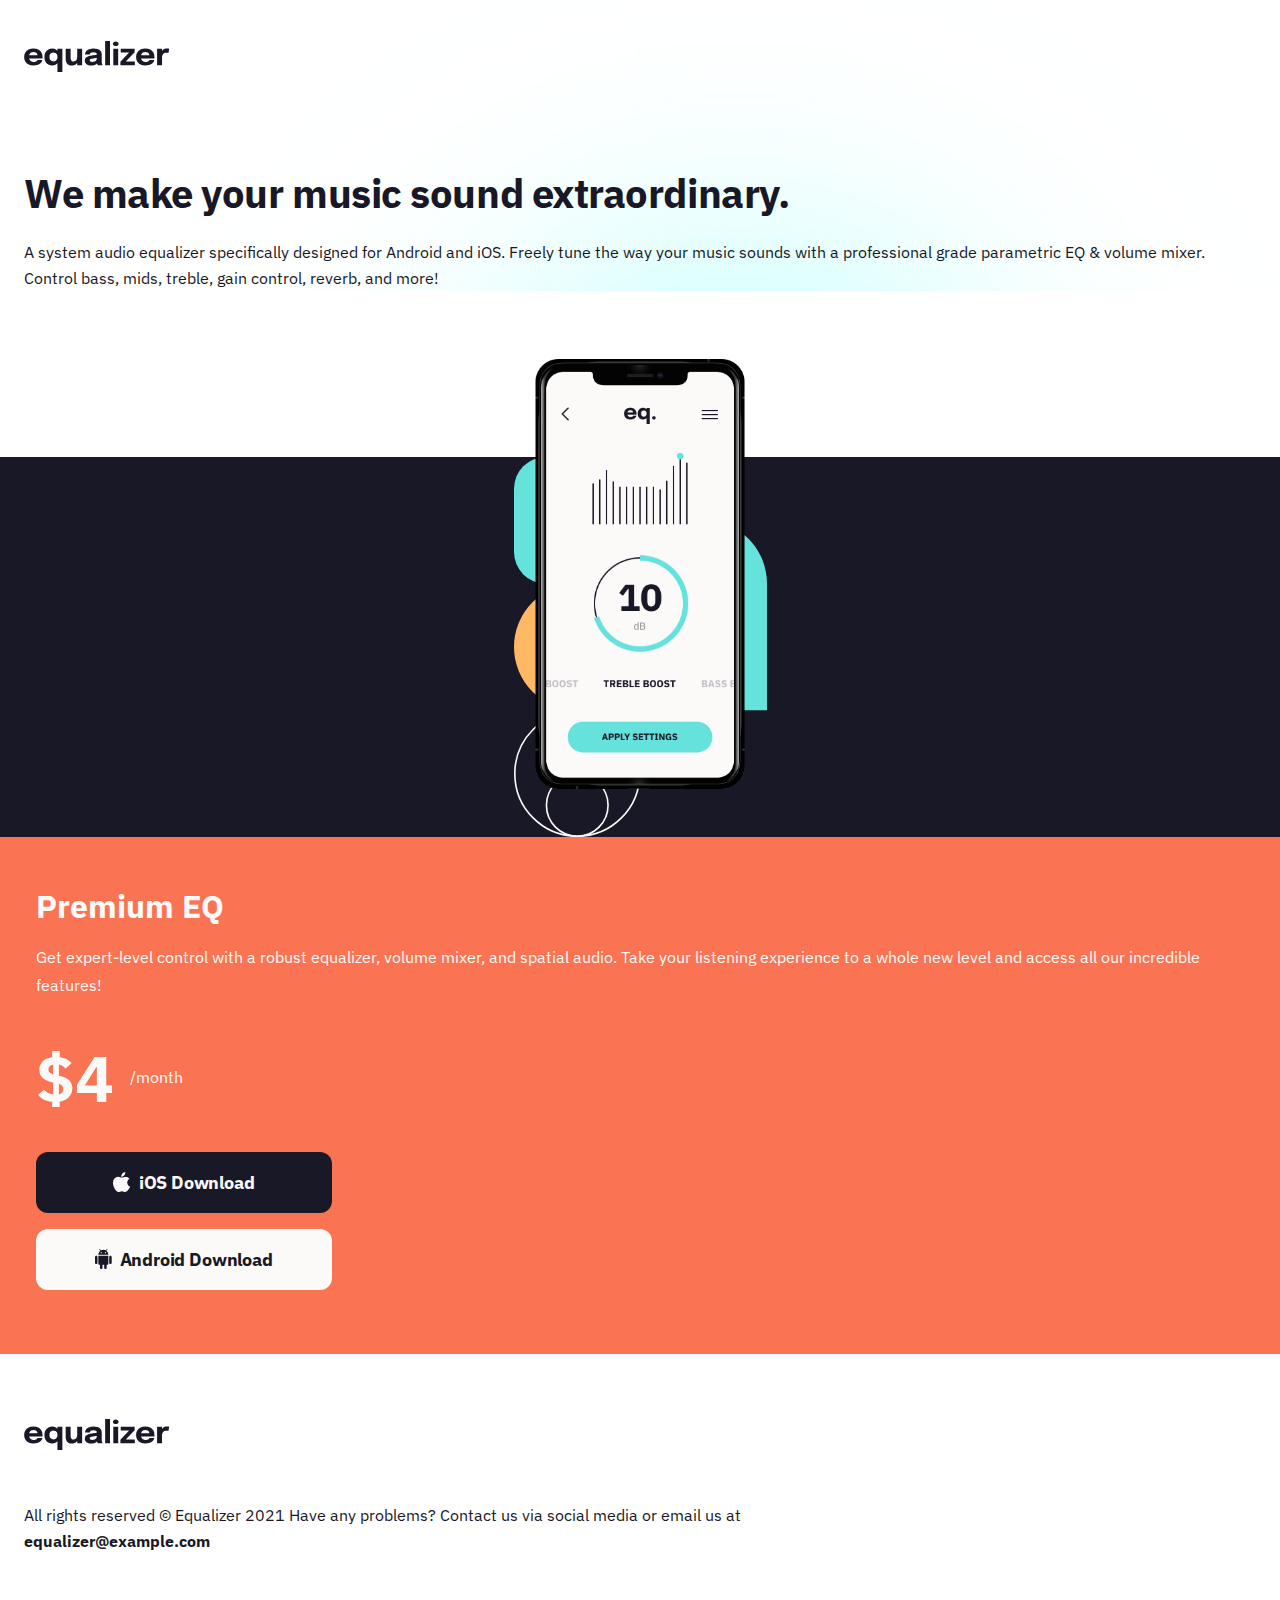
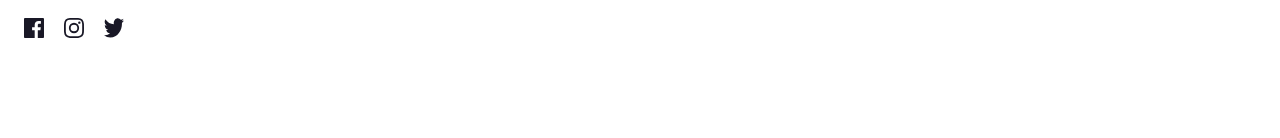
==== index.html @ f411705b "folder structure changed" ====
<!DOCTYPE html>
<html lang="en">

<head>
  <meta charset="UTF-8">
  <meta name="viewport" content="width=device-width, initial-scale=1.0">

  <link rel="icon" type="image/png" sizes="32x32" href="./assets/favicon-32x32.png">

  <title>Frontend Mentor | Equalizer landing page</title>
  <link rel="preconnect" href="https://fonts.googleapis.com">
  <link rel="preconnect" href="https://fonts.gstatic.com" crossorigin>
  <link href="https://fonts.googleapis.com/css2?family=IBM+Plex+Sans:wght@400;700&display=swap" rel="stylesheet">
  <link rel="stylesheet" href="css/style.css">
</head>

<body class="body">
  <header class="header">
    <img src="assets/logo.svg" alt="" class="logo header__logo">
    <div class="hero">
      <h1 class="hero__title">We make your music sound extraordinary.</h1>
      <p class="hero__text">A system audio equalizer specifically designed for Android and iOS. Freely tune the
        way your music sounds with a professional grade parametric EQ & volume mixer. Control
        bass, mids, treble, gain control, reverb, and more!</p>
    </div>
  </header>
  <main class="main">
    <img src="assets/illustration-app.png" alt="mobile phone" class="main__img">
    <div class="main__background-image"></div>
    <div class="main__text-content">
      <h2 class="main__title">Premium EQ</h2>
      <p class="main__text">Get expert-level control with a robust equalizer, volume mixer, and spatial audio. Take
        your listening experience to a whole new level and access all our incredible features!</p>
      <div class="main__price"><span class="big">$4</span> /month</div>
      <a href="#" class="btn btn--black"><img class="btn__icon" src="assets/icon-apple.svg" alt=""> iOS Download</a>
      <a href="#" class="btn btn--white"><img class="btn__icon" src="assets/icon-android.svg"> Android Download</a>
    </div>
    <footer class="footer">
      <img src="assets/logo.svg" alt="" class="logo footer__logo">
      <p class="footer__text">All rights reserved © Equalizer 2021
        Have any problems? Contact us via social media or email us at <br> <a class="footer__link"
          href="mailto:equalizer@example.com">equalizer@example.com</a> </p>
      <ul class="socials">
        <li><a class="footer__social-link" href="#"><img class="footer__social-link-icon" src="assets/icon-facebook.svg"
              alt=""></a></li>
        <li><a class="footer__social-link" href="#"><img class="footer__social-link-icon"
              src="assets/icon-instagram.svg" alt=""></a></li>
        <li><a class="footer__social-link" href="#"><img class="footer__social-link-icon" src="assets/icon-twitter.svg"
              alt=""></a></li>
      </ul>
    </footer>
  </main>















</body>

</html>
---- css/style.css ----
.body {
  margin: 0;
  padding: 0;
  -webkit-box-sizing: border-box;
          box-sizing: border-box;
  font-family: "IBM Plex Sans", sans-serif;
  font-weight: 400;
  font-size: 16px;
  color: #191826;
}

.header {
  background-image: url("../assets/bg-main-mobile.png");
  background-size: cover;
  background-repeat: no-repeat;
  background-position: top -100px right -100px;
}

.logo {
  width: 9.130625rem;
  height: 2rem;
}

.header__logo {
  padding: 2.5rem 1.509377rem 4rem;
}

.hero__title {
  font-weight: bold;
  font-size: 2.5rem;
  letter-spacing: -0.4545px;
  padding: 0 1.5rem;
  margin-bottom: 1.25rem;
}

.hero__text {
  padding: 0 1.5rem;
  line-height: 1.625rem;
  margin-bottom: 166px;
}

.main {
  position: relative;
}

.main__img {
  position: absolute;
  top: -98px;
  width: 208.97px;
  height: 430px;
  left: 50%;
  -webkit-transform: translateX(-50%);
          transform: translateX(-50%);
}

.main__background-image {
  margin-top: 98px;
  width: 100%;
  height: 380px;
  background-color: #191826;
  background-image: url("../assets/bg-pattern-2.svg");
  background-repeat: no-repeat;
  background-size: contain;
  background-position: center;
}

.main__text-content {
  background-color: #fa7453;
  padding: 3rem 2.25rem;
  color: #fcfaf9;
}

.main__title {
  margin: 0;
  font-size: 2rem;
}

.main__text {
  line-height: 1.75rem;
  margin-bottom: 2.25rem;
}

.main__price {
  display: -webkit-box;
  display: -ms-flexbox;
  display: flex;
  -webkit-box-align: center;
      -ms-flex-align: center;
          align-items: center;
  margin-bottom: 2rem;
}

.big {
  font-size: 4.0625rem;
  font-weight: 700;
  margin-right: 1rem;
}

.btn {
  display: block;
  font-weight: 700;
  text-decoration: none;
  width: 296px;
  height: 61px;
  letter-spacing: -0.18px;
  border-radius: 12px;
  display: -webkit-box;
  display: -ms-flexbox;
  display: flex;
  -webkit-box-align: center;
      -ms-flex-align: center;
          align-items: center;
  -webkit-box-pack: center;
      -ms-flex-pack: center;
          justify-content: center;
  margin-bottom: 1rem;
  text-align: center;
  font-size: 18px;
}

.btn__icon {
  margin-right: 0.455625rem;
}

.btn--black {
  background-color: #191826;
  color: #fcfaf9;
}

.btn--white {
  background-color: #fcfaf9;
  color: #191826;
}

.footer {
  padding: 4rem 1.5rem 5rem;
}

.footer__logo {
  margin-bottom: 2rem;
}

.footer__text {
  line-height: 1.625rem;
  margin-bottom: 4rem;
}

.footer__link {
  text-decoration: none;
  color: #191826;
  font-weight: 700;
}

.socials {
  display: -webkit-box;
  display: -ms-flexbox;
  display: flex;
  list-style: none;
  padding-left: 0;
}

.footer__social-link {
  margin-right: 20px;
}

.footer__social-link-icon {
  height: 20px;
  width: 20px;
}
/*# sourceMappingURL=style.css.map */
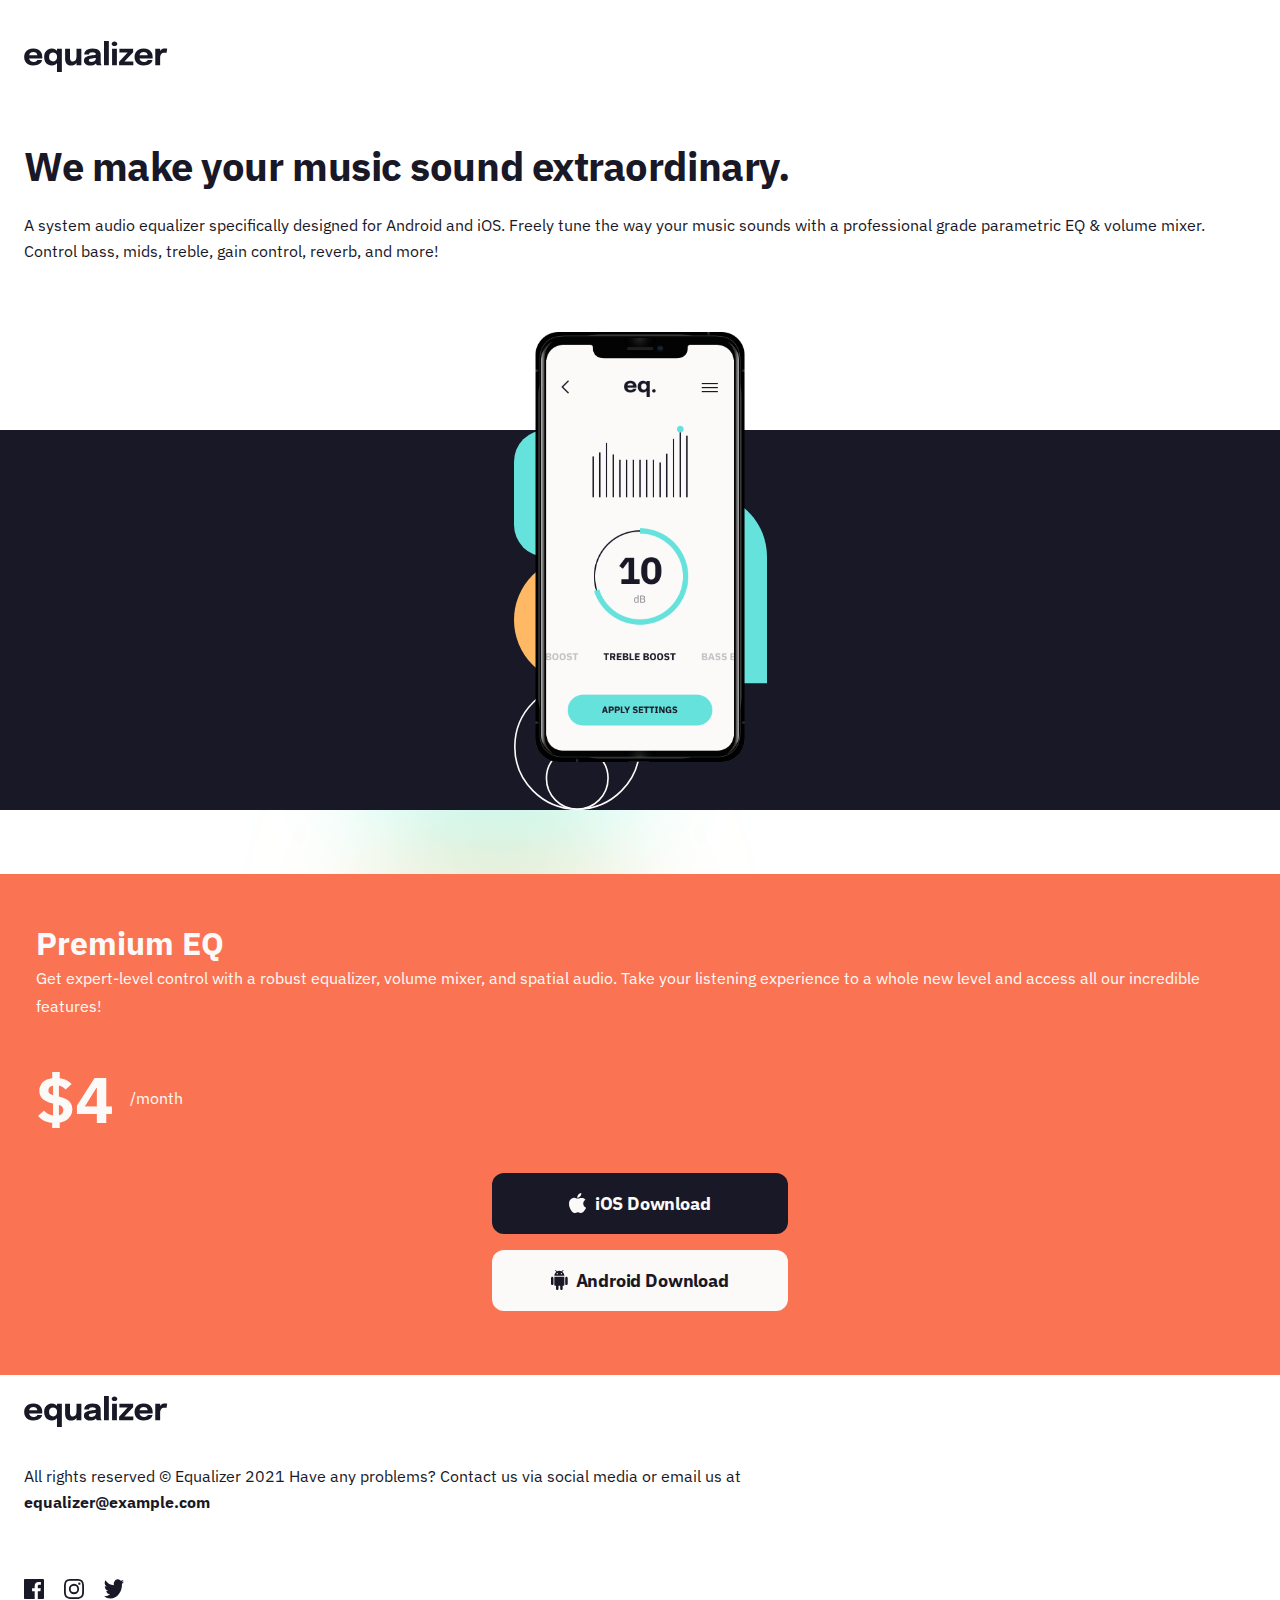
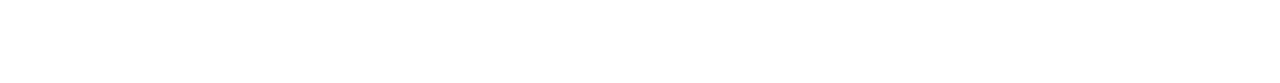
==== commit 267dde40: "main section with absolute positioning" ====
--- a/index.html
+++ b/index.html
@@ -15,7 +15,7 @@
 </head>
 
 <body class="body">
-  <header class="header">
+  <header class="header container">
     <img src="assets/logo.svg" alt="" class="logo header__logo">
     <div class="hero">
       <h1 class="hero__title">We make your music sound extraordinary.</h1>
@@ -25,18 +25,22 @@
     </div>
   </header>
   <main class="main">
-    <img src="assets/illustration-app.png" alt="mobile phone" class="main__img">
-    <div class="main__background-image"></div>
-    <div class="main__text-content">
-      <h2 class="main__title">Premium EQ</h2>
-      <p class="main__text">Get expert-level control with a robust equalizer, volume mixer, and spatial audio. Take
-        your listening experience to a whole new level and access all our incredible features!</p>
-      <div class="main__price"><span class="big">$4</span> /month</div>
-      <a href="#" class="btn btn--black"><img class="btn__icon" src="assets/icon-apple.svg" alt=""> iOS Download</a>
-      <a href="#" class="btn btn--white"><img class="btn__icon" src="assets/icon-android.svg"> Android Download</a>
+    <div class="main__background-image">
+      <img src="assets/illustration-app.png" alt="mobile phone" class="main__img">
+
+      <div class="main__text-content">
+        <h2 class="main__title">Premium EQ</h2>
+        <p class="main__text">Get expert-level control with a robust equalizer, volume mixer, and spatial audio. Take
+          your listening experience to a whole new level and access all our incredible features!</p>
+        <div class="main__price"><span class="big">$4</span> /month</div>
+        <a href="#" class="btn btn--black"><img class="btn__icon" src="assets/icon-apple.svg" alt=""> iOS Download</a>
+        <a href="#" class="btn btn--white"><img class="btn__icon" src="assets/icon-android.svg"> Android Download</a>
+      </div>
     </div>
-    <footer class="footer">
-      <img src="assets/logo.svg" alt="" class="logo footer__logo">
+  </main>
+  <footer class="footer container">
+    <img src="assets/logo.svg" alt="" class="logo footer__logo">
+    <div class="footer__wrapper">
       <p class="footer__text">All rights reserved © Equalizer 2021
         Have any problems? Contact us via social media or email us at <br> <a class="footer__link"
           href="mailto:equalizer@example.com">equalizer@example.com</a> </p>
@@ -48,8 +52,9 @@
         <li><a class="footer__social-link" href="#"><img class="footer__social-link-icon" src="assets/icon-twitter.svg"
               alt=""></a></li>
       </ul>
-    </footer>
-  </main>
+    </div>
+  </footer>
+
 
 
 
--- a/css/style.css
+++ b/css/style.css
@@ -1,73 +1,80 @@
-.body {
+* {
   margin: 0;
   padding: 0;
   -webkit-box-sizing: border-box;
           box-sizing: border-box;
+}
+
+.body {
   font-family: "IBM Plex Sans", sans-serif;
   font-weight: 400;
   font-size: 16px;
   color: #191826;
+  background-image: url("../assets/bg-main-mobile.png");
+  background-repeat: no-repeat;
+  background-position: top 50% right 70%;
+}
+
+.container {
+  padding: 0 1.5rem;
 }
 
 .header {
-  background-image: url("../assets/bg-main-mobile.png");
-  background-size: cover;
-  background-repeat: no-repeat;
-  background-position: top -100px right -100px;
+  padding-top: 2.499375rem;
 }
 
 .logo {
-  width: 9.130625rem;
+  width: 9rem;
   height: 2rem;
 }
 
 .header__logo {
-  padding: 2.5rem 1.509377rem 4rem;
+  margin-bottom: 4rem;
+}
+
+.hero {
+  margin-bottom: 10.375rem;
 }
 
 .hero__title {
   font-weight: bold;
   font-size: 2.5rem;
   letter-spacing: -0.4545px;
-  padding: 0 1.5rem;
   margin-bottom: 1.25rem;
 }
 
 .hero__text {
-  padding: 0 1.5rem;
   line-height: 1.625rem;
-  margin-bottom: 166px;
 }
 
-.main {
+.main__background-image {
+  height: 23.75rem;
+  background-color: #191826;
+  background-image: url("../assets/bg-pattern-2.svg");
+  background-repeat: no-repeat;
+  background-size: contain;
+  background-position: center;
   position: relative;
 }
 
 .main__img {
   position: absolute;
   top: -98px;
-  width: 208.97px;
-  height: 430px;
+  width: 13.06rem;
+  height: 26.875rem;
   left: 50%;
   -webkit-transform: translateX(-50%);
           transform: translateX(-50%);
-}
-
-.main__background-image {
-  margin-top: 98px;
-  width: 100%;
-  height: 380px;
-  background-color: #191826;
-  background-image: url("../assets/bg-pattern-2.svg");
-  background-repeat: no-repeat;
-  background-size: contain;
-  background-position: center;
+  z-index: 3;
 }
 
 .main__text-content {
+  position: absolute;
+  bottom: -565px;
+  width: 100%;
   background-color: #fa7453;
+  color: #fcfaf9;
   padding: 3rem 2.25rem;
-  color: #fcfaf9;
 }
 
 .main__title {
@@ -113,7 +120,7 @@
   -webkit-box-pack: center;
       -ms-flex-pack: center;
           justify-content: center;
-  margin-bottom: 1rem;
+  margin: 0 auto 1rem;
   text-align: center;
   font-size: 18px;
 }
@@ -133,7 +140,8 @@
 }
 
 .footer {
-  padding: 4rem 1.5rem 5rem;
+  margin-top: 585px;
+  padding-bottom: 5rem;
 }
 
 .footer__logo {
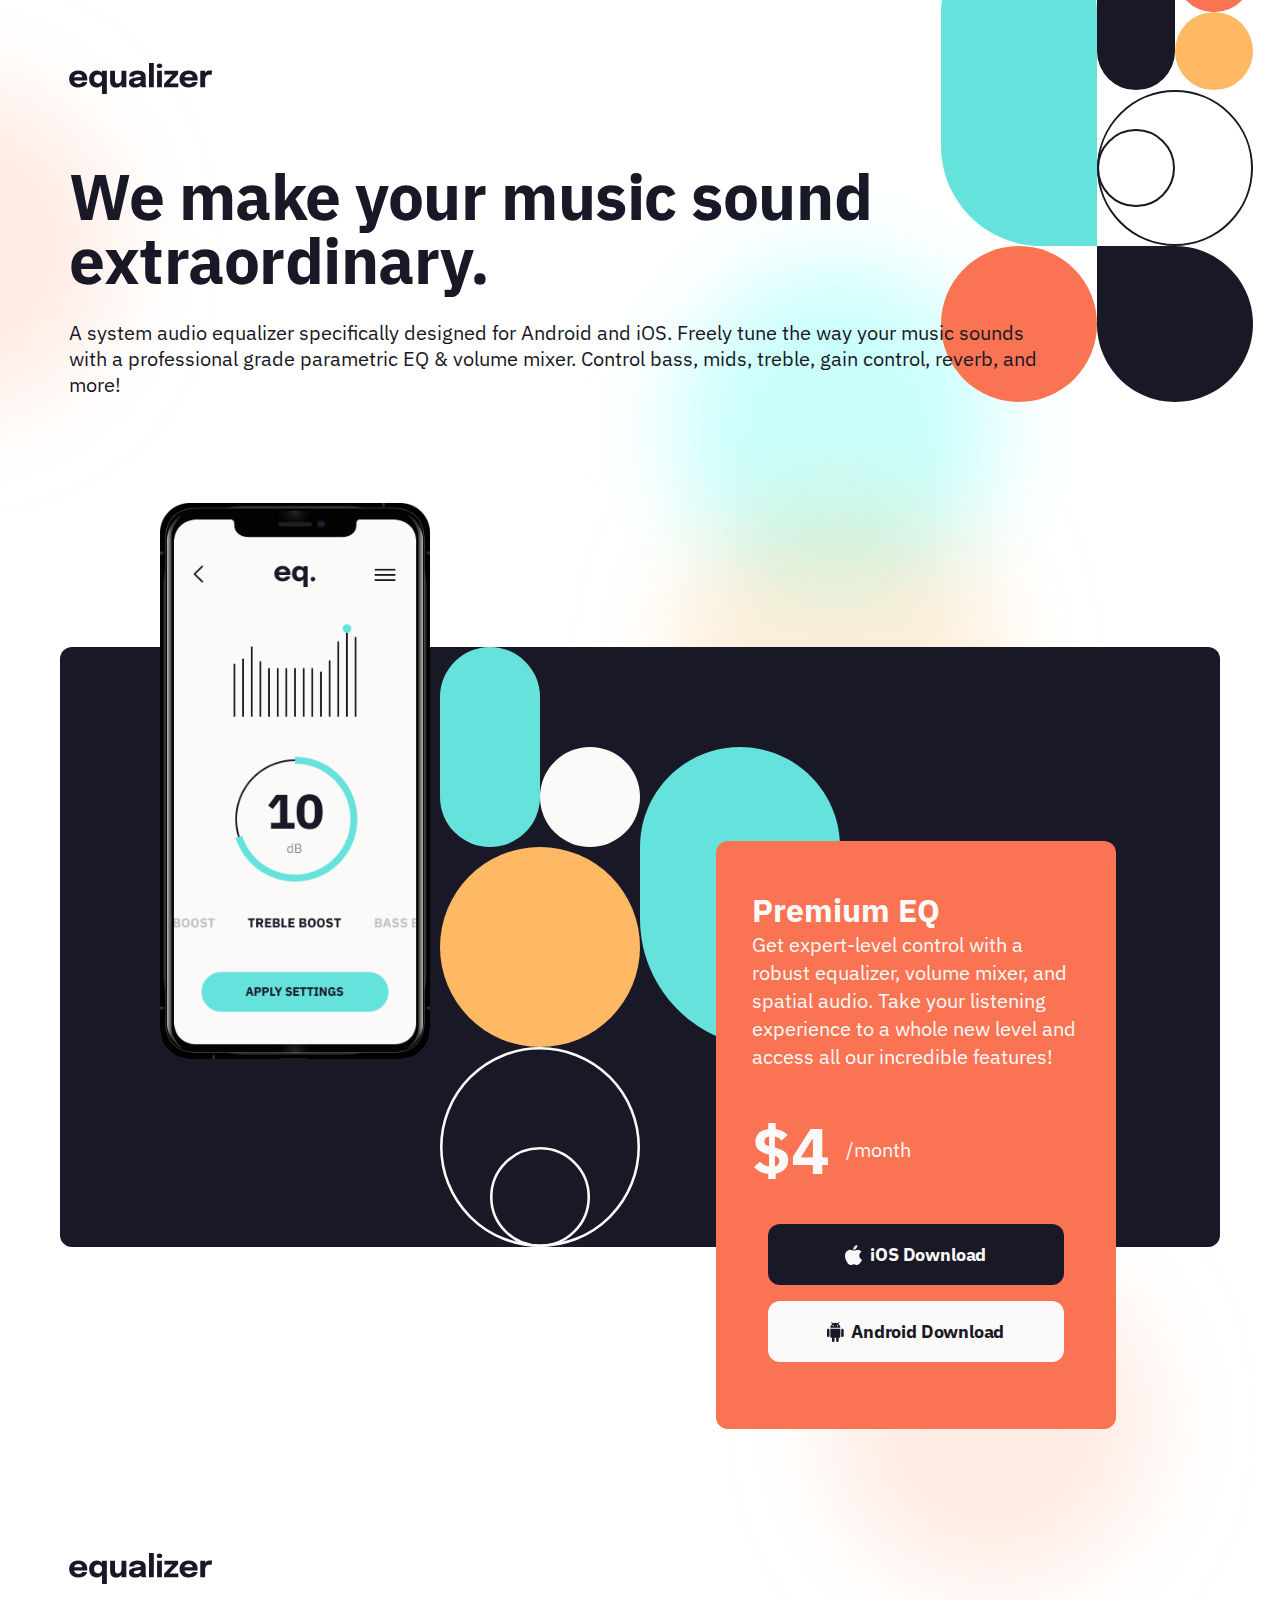
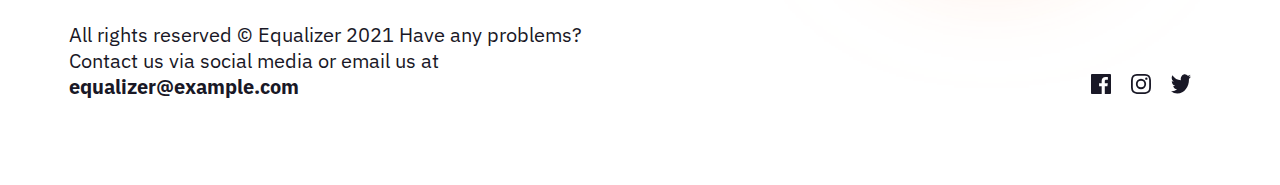
==== commit f172a54c: "lighthouse issues" ====
--- a/index.html
+++ b/index.html
@@ -3,6 +3,7 @@
 
 <head>
   <meta charset="UTF-8">
+  <meta name="description" content="Author: W Głaz. Equalizer landing page from frontend mentor">
   <meta name="viewport" content="width=device-width, initial-scale=1.0">
 
   <link rel="icon" type="image/png" sizes="32x32" href="./assets/favicon-32x32.png">
@@ -46,11 +47,11 @@
           href="mailto:equalizer@example.com">equalizer@example.com</a> </p>
       <ul class="socials">
         <li><a class="footer__social-link" href="#"><img class="footer__social-link-icon" src="assets/icon-facebook.svg"
-              alt=""></a></li>
+              alt="facebook link"></a></li>
         <li><a class="footer__social-link" href="#"><img class="footer__social-link-icon"
-              src="assets/icon-instagram.svg" alt=""></a></li>
+              src="assets/icon-instagram.svg" alt="instagram link"></a></li>
         <li><a class="footer__social-link" href="#"><img class="footer__social-link-icon" src="assets/icon-twitter.svg"
-              alt=""></a></li>
+              alt="twitter link"></a></li>
       </ul>
     </div>
   </footer>
--- a/css/style.css
+++ b/css/style.css
@@ -12,7 +12,7 @@
   color: #191826;
   background-image: url("../assets/bg-main-mobile.png");
   background-repeat: no-repeat;
-  background-position: top 50% right 70%;
+  background-position: top -20% right 70%;
 }
 
 .container {
@@ -54,12 +54,13 @@
   background-repeat: no-repeat;
   background-size: contain;
   background-position: center;
+  border-radius: 12px;
   position: relative;
 }
 
 .main__img {
   position: absolute;
-  top: -98px;
+  top: -24%;
   width: 13.06rem;
   height: 26.875rem;
   left: 50%;
@@ -70,11 +71,12 @@
 
 .main__text-content {
   position: absolute;
-  bottom: -565px;
+  top: 95%;
   width: 100%;
   background-color: #fa7453;
   color: #fcfaf9;
   padding: 3rem 2.25rem;
+  border-radius: 12px;
 }
 
 .main__title {
@@ -107,8 +109,8 @@
   display: block;
   font-weight: 700;
   text-decoration: none;
-  width: 296px;
-  height: 61px;
+  max-width: 18.5rem;
+  height: 3.8125rem;
   letter-spacing: -0.18px;
   border-radius: 12px;
   display: -webkit-box;
@@ -122,7 +124,7 @@
           justify-content: center;
   margin: 0 auto 1rem;
   text-align: center;
-  font-size: 18px;
+  font-size: 1.125rem;
 }
 
 .btn__icon {
@@ -132,15 +134,27 @@
 .btn--black {
   background-color: #191826;
   color: #fcfaf9;
+  -webkit-transition: 0.3s ease-in;
+  transition: 0.3s ease-in;
+}
+
+.btn--black:hover {
+  background-color: #66e2dc;
 }
 
 .btn--white {
   background-color: #fcfaf9;
   color: #191826;
+  -webkit-transition: 0.3s ease-in;
+  transition: 0.3s ease-in;
+}
+
+.btn--white:hover {
+  background-color: #ffb964;
 }
 
 .footer {
-  margin-top: 585px;
+  margin-top: 40.8125rem;
   padding-bottom: 5rem;
 }
 
@@ -169,10 +183,149 @@
 
 .footer__social-link {
   margin-right: 20px;
+  -webkit-transition: 0.3s ease-in;
+  transition: 0.3s ease-in;
 }
 
 .footer__social-link-icon {
   height: 20px;
   width: 20px;
+  -webkit-transition: 0.3s ease-in;
+  transition: 0.3s ease-in;
+}
+
+.footer__social-link-icon:hover {
+  -webkit-filter: invert(68%) sepia(58%) saturate(3846%) hue-rotate(326deg) brightness(100%) contrast(97%);
+          filter: invert(68%) sepia(58%) saturate(3846%) hue-rotate(326deg) brightness(100%) contrast(97%);
+}
+
+@media (min-width: 768px) {
+  .body {
+    font-size: 18px;
+    background-image: url("../assets/bg-pattern-1.svg"), url("../assets/bg-main-tablet.png");
+    background-size: 266px 400px, 983px 808px;
+    background-position: top -5% right -8%, top -20% right;
+    background-repeat: no-repeat;
+  }
+  .container {
+    padding: 0 2.4375rem;
+  }
+  .header {
+    padding-top: 3.875rem;
+  }
+  .hero {
+    padding-right: 10.625rem;
+    margin-bottom: 15.5625rem;
+  }
+  .hero__title {
+    font-size: 4rem;
+    line-height: 4rem;
+    margin-bottom: 1.75rem;
+  }
+  .main__background-image {
+    width: 90.625%;
+    height: 37.5rem;
+    margin: 0 auto;
+  }
+  .main__img {
+    left: 8.65%;
+    -webkit-transform: translateX(0);
+            transform: translateX(0);
+    height: 34.75rem;
+    width: 16.875rem;
+  }
+  .main__text-content {
+    width: 25rem;
+    right: 9%;
+    top: 194px;
+    bottom: -182px;
+    z-index: 3;
+  }
+  .footer {
+    margin-top: 19.0625rem;
+    padding-bottom: 5.3125rem;
+  }
+  .footer__wrapper {
+    display: -webkit-box;
+    display: -ms-flexbox;
+    display: flex;
+    -webkit-box-pack: justify;
+        -ms-flex-pack: justify;
+            justify-content: space-between;
+    -webkit-box-align: end;
+        -ms-flex-align: end;
+            align-items: flex-end;
+  }
+  .footer__text {
+    -ms-flex-preferred-size: 50%;
+        flex-basis: 50%;
+  }
+  .footer__text {
+    margin: 0;
+  }
+}
+
+@media (min-width: 1024px) {
+  .body {
+    font-size: 20px;
+    background-image: url("../assets/bg-pattern-1.svg"), url("../assets/bg-main-desktop.png");
+    background-size: 312px 468px, 1613px 1758px;
+    background-position: top -5% right 27px, top -170% right 0;
+    background-repeat: no-repeat;
+  }
+  .container {
+    padding-left: 4.3125rem;
+    padding-right: 4.3125rem;
+  }
+}
+
+@media (min-width: 1440px) {
+  .container {
+    padding-left: 10.3125rem;
+    padding-right: 10.3125rem;
+  }
+  .header__logo {
+    margin-bottom: 7.9375rem;
+  }
+  .hero {
+    max-width: 1215px;
+  }
+  .hero__title {
+    font-size: 5.5rem;
+    line-height: 5.5rem;
+    margin-bottom: 2.5rem;
+  }
+  .hero__text {
+    padding-right: 4.5rem;
+    line-height: 2.125rem;
+  }
+  .main__background-image {
+    width: 77%;
+    height: 37.5rem;
+    background-position: top center;
+    background-size: 312px 468px;
+  }
+  .main__img {
+    height: 37.875rem;
+    width: 17.5rem;
+    left: 18%;
+  }
+  .main__text-content {
+    width: 27.875rem;
+    right: 4%;
+    top: 150px;
+    bottom: -138px;
+  }
+  .footer {
+    display: -webkit-box;
+    display: -ms-flexbox;
+    display: flex;
+    -webkit-box-pack: justify;
+        -ms-flex-pack: justify;
+            justify-content: space-between;
+  }
+  .footer__logo {
+    margin-right: 8.5625rem;
+  }
 }
 /*# sourceMappingURL=style.css.map */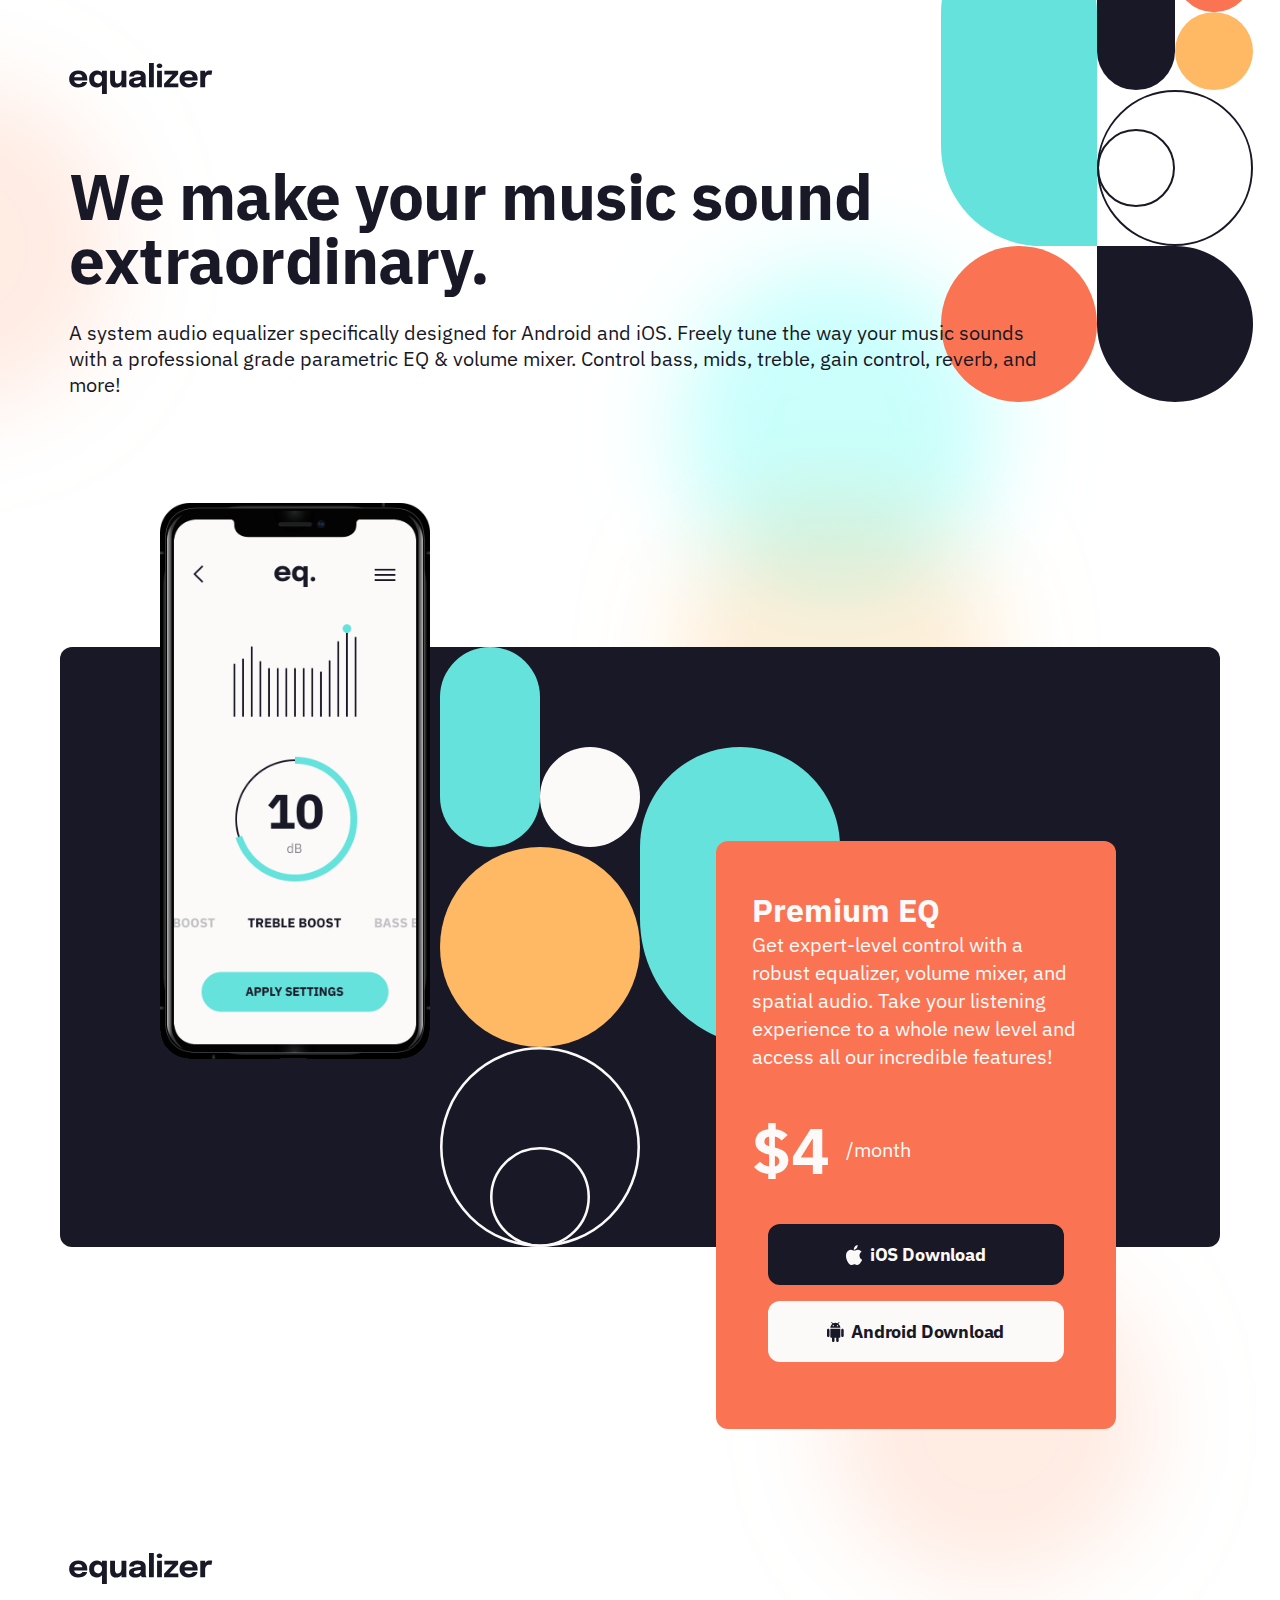
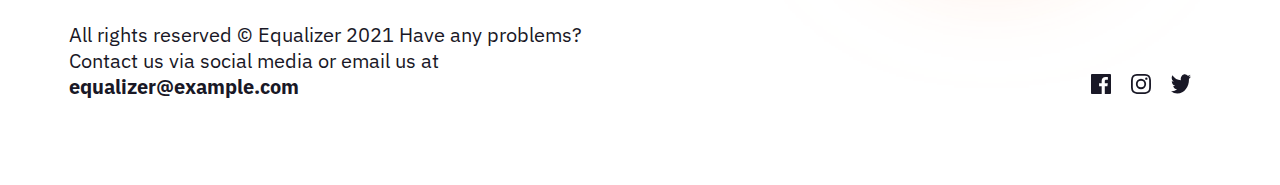
==== commit 3192fd31: "aria hidden on btn icons" ====
--- a/index.html
+++ b/index.html
@@ -34,8 +34,10 @@
         <p class="main__text">Get expert-level control with a robust equalizer, volume mixer, and spatial audio. Take
           your listening experience to a whole new level and access all our incredible features!</p>
         <div class="main__price"><span class="big">$4</span> /month</div>
-        <a href="#" class="btn btn--black"><img class="btn__icon" src="assets/icon-apple.svg" alt=""> iOS Download</a>
-        <a href="#" class="btn btn--white"><img class="btn__icon" src="assets/icon-android.svg"> Android Download</a>
+        <a href="#" class="btn btn--black"><img class="btn__icon" src="assets/icon-apple.svg" aria-hidden="true"> iOS
+          Download</a>
+        <a href="#" class="btn btn--white"><img class="btn__icon" src="assets/icon-android.svg" aria-hidden="true">
+          Android Download</a>
       </div>
     </div>
   </main>
--- a/css/style.css
+++ b/css/style.css
@@ -129,6 +129,8 @@
 
 .btn__icon {
   margin-right: 0.455625rem;
+  width: 17px;
+  height: 20px;
 }
 
 .btn--black {
